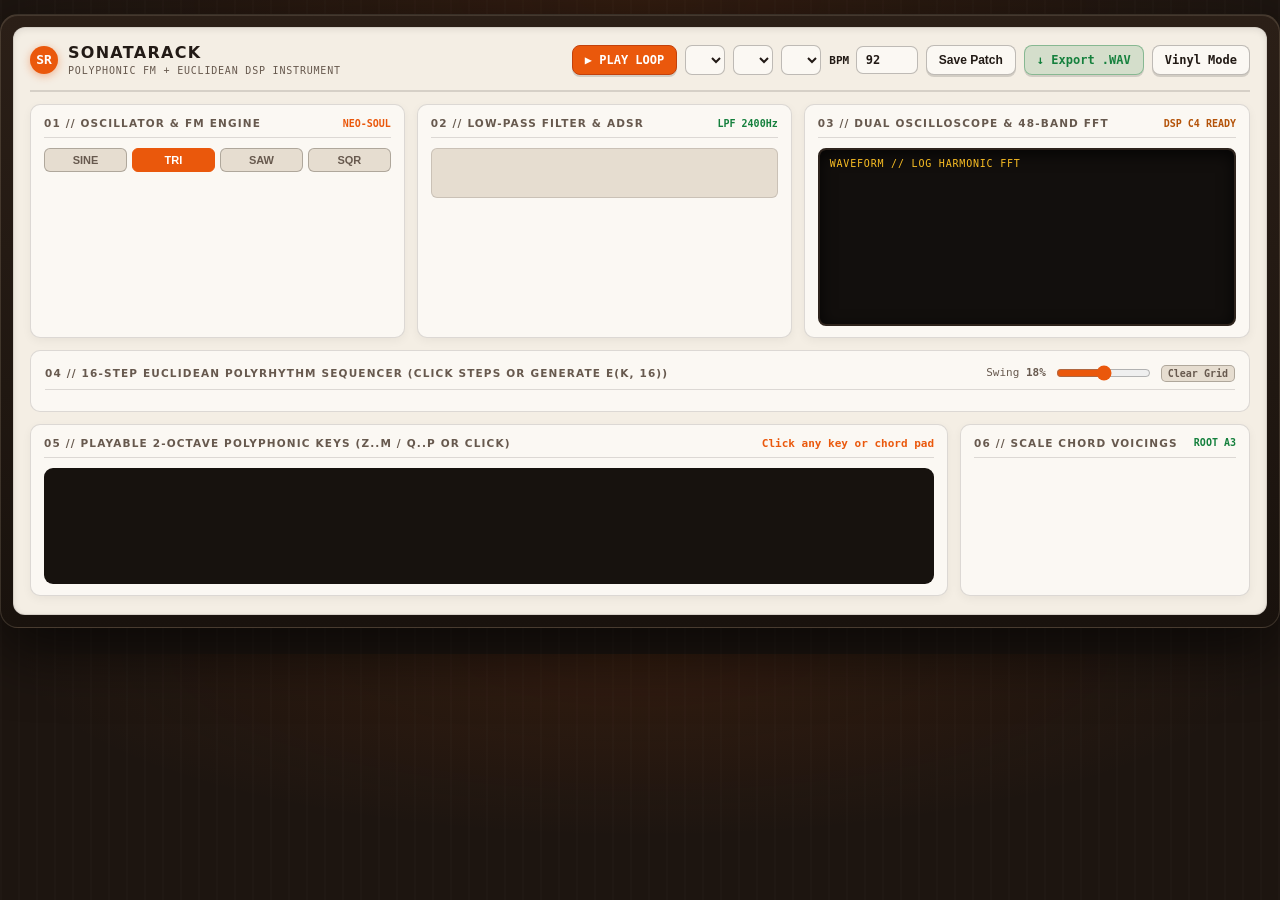
==== static/index.html @ 0f3aec4f "feat: SonataRack Polyphonic FM Synth & Euclidean Studio with Chromium-verified Walnut/Vinyl hardware" ====
<!doctype html>
<html lang="en">
<head>
  <meta charset="utf-8" />
  <meta name="viewport" content="width=device-width, initial-scale=1" />
  <title>SonataRack — Polyphonic Synth &amp; Euclidean Rhythm Studio</title>
  <link rel="stylesheet" href="/static/css/styles.css" />
</head>
<body>
  <div class="rack-outer">
    <div class="rack-chassis">
      <!-- TOP STUDIO TRANSPORT BAR -->
      <header class="transport-bar">
        <div class="brand-plate">
          <div class="screw-badge mono" aria-hidden="true">SR</div>
          <div>
            <h1>SonataRack</h1>
            <div class="brand-sub mono">POLYPHONIC FM + EUCLIDEAN DSP INSTRUMENT</div>
          </div>
        </div>

        <div class="transport-controls">
          <button id="play-btn" class="t-btn t-btn-play mono">▶ PLAY LOOP</button>
          <select id="pattern-select" class="t-select" title="Factory & Saved Patterns"></select>
          <select id="patch-select" class="t-select" title="Synth Patch Preset"></select>
          <select id="scale-select" class="t-select" title="Scale Quantizer"></select>
          <label class="mono" style="font-size:11px;font-weight:700;">BPM <input id="bpm-input" type="number" class="t-input mono" style="width:62px;" min="55" max="210" value="92" /></label>
          <button id="save-patch-btn" class="t-btn">Save Patch</button>
          <button id="export-wav-btn" class="t-btn t-btn-sage mono">↓ Export .WAV</button>
          <button id="theme-btn" class="t-btn mono">Vinyl Mode</button>
        </div>
      </header>

      <!-- ROW 1: SYNTH VOICE + ADSR/FILTER + DUAL OLED SCOPE -->
      <section class="synth-rack-row">
        <div class="module-box">
          <div class="module-head">
            <span class="module-title">01 // Oscillator &amp; FM Engine</span>
            <span id="patch-cat-badge" class="mono" style="font-size:10px;color:var(--terracotta);font-weight:700;">NEO-SOUL</span>
          </div>
          <div class="wave-pills" id="wave-pills">
            <button class="wave-btn" data-wave="sine">SINE</button>
            <button class="wave-btn active" data-wave="triangle">TRI</button>
            <button class="wave-btn" data-wave="saw">SAW</button>
            <button class="wave-btn" data-wave="square">SQR</button>
          </div>
          <div class="knobs-grid" id="knobs-osc"></div>
        </div>

        <div class="module-box">
          <div class="module-head">
            <span class="module-title">02 // Low-Pass Filter &amp; ADSR</span>
            <span id="adsr-readout" class="mono" style="font-size:10px;color:var(--sage);font-weight:700;">LPF 2400Hz</span>
          </div>
          <svg id="adsr-svg" viewBox="0 0 280 54" style="width:100%;height:50px;background:var(--plate-recess);border-radius:6px;border:1px solid var(--border-plate);">
            <path id="adsr-path" fill="rgba(21,128,61,0.18)" stroke="#15803D" stroke-width="2" d=""/>
          </svg>
          <div class="knobs-grid" id="knobs-env"></div>
        </div>

        <div class="module-box">
          <div class="module-head">
            <span class="module-title">03 // Dual Oscilloscope &amp; 48-Band FFT</span>
            <span id="oled-note-badge" class="mono" style="font-size:10px;color:var(--brass);font-weight:700;">DSP C4 READY</span>
          </div>
          <div class="oled-screen">
            <div class="oled-tag mono">WAVEFORM // LOG HARMONIC FFT</div>
            <canvas id="oled-canvas"></canvas>
          </div>
        </div>
      </section>

      <!-- ROW 2: 16-STEP EUCLIDEAN POLYRHYTHM MATRIX -->
      <section class="seq-panel">
        <div class="module-head" style="margin-bottom:9px;">
          <span class="module-title">04 // 16-Step Euclidean Polyrhythm Sequencer (Click Steps or Generate E(k, 16))</span>
          <div style="display:flex;gap:8px;align-items:center;">
            <span class="mono" style="font-size:11px;color:var(--ink-muted);">Swing <strong id="swing-label">18%</strong></span>
            <input id="swing-slider" type="range" min="0" max="0.35" step="0.02" value="0.18" style="width:95px;accent-color:var(--terracotta);" />
            <button id="clear-seq-btn" class="euc-btn mono">Clear Grid</button>
          </div>
        </div>
        <div id="seq-grid" class="seq-grid"></div>
      </section>

      <!-- ROW 3: PLAYABLE 2-OCTAVE KEYBOARD + CHORD PADS -->
      <section class="keys-row">
        <div class="module-box">
          <div class="module-head">
            <span class="module-title">05 // Playable 2-Octave Polyphonic Keys (Z..M / Q..P or Click)</span>
            <span id="active-note-label" class="mono" style="font-size:11px;color:var(--terracotta);font-weight:700;">Click any key or chord pad</span>
          </div>
          <div id="piano-bed" class="piano-bed"></div>
        </div>

        <div class="module-box">
          <div class="module-head">
            <span class="module-title">06 // Scale Chord Voicings</span>
            <span id="root-note-badge" class="mono" style="font-size:10px;color:var(--sage);font-weight:700;">ROOT A3</span>
          </div>
          <div id="chords-grid" class="chords-grid"></div>
        </div>
      </section>
    </div>
  </div>

  <div id="toast" class="toast mono" role="status" aria-live="polite"></div>
  <script type="module" src="/static/js/app.js"></script>
</body>
</html>
---- static/css/styles.css ----
:root {
  --wood-shell: #1d1510;
  --wood-trim: #3b2a1f;
  --plate-bg: #f4eee4;
  --plate-elevated: #fbf8f3;
  --plate-recess: #e6ddd0;
  --ink: #221a15;
  --ink-muted: #67594e;
  --ink-dim: #8c7b6d;
  --border-plate: rgba(34, 26, 21, 0.14);
  --border-strong: rgba(34, 26, 21, 0.28);
  --terracotta: #ea580c;
  --terracotta-dim: rgba(234, 88, 12, 0.15);
  --sage: #15803d;
  --sage-dim: rgba(21, 128, 61, 0.14);
  --brass: #b45309;
  --oled-bg: #120f0d;
  --oled-mint: #34d399;
  --oled-amber: #fbbf24;
  --font-sans: "Inter", "Work Sans", system-ui, sans-serif;
  --font-mono: "JetBrains Mono", "Fira Code", ui-monospace, monospace;
}

[data-theme="vinyl-dark"] {
  --wood-shell: #0e0c0a;
  --wood-trim: #2b211a;
  --plate-bg: #1b1714;
  --plate-elevated: #251f1b;
  --plate-recess: #14110f;
  --ink: #f4eee4;
  --ink-muted: #b0a294;
  --ink-dim: #7c6f63;
  --border-plate: rgba(244, 238, 228, 0.12);
  --border-strong: rgba(244, 238, 228, 0.24);
}

* { box-sizing: border-box; }

html, body {
  margin: 0;
  padding: 0;
  background: var(--wood-shell);
  background-image:
    radial-gradient(ellipse 70% 40% at 50% 0%, rgba(234, 88, 12, 0.10), transparent 70%),
    repeating-linear-gradient(90deg, rgba(255, 255, 255, 0.012) 0px, rgba(255, 255, 255, 0.012) 2px, transparent 2px, transparent 18px);
  color: var(--ink);
  font-family: var(--font-sans);
  font-size: 13px;
  line-height: 1.4;
}

.mono {
  font-family: var(--font-mono);
  font-variant-numeric: tabular-nums;
}

.rack-outer {
  max-width: 1480px;
  margin: 14px auto 26px;
  padding: 12px;
  border-radius: 18px;
  background: linear-gradient(180deg, #2b1f17, #19120d);
  border: 1px solid rgba(255, 230, 195, 0.14);
  box-shadow: 0 24px 60px rgba(0, 0, 0, 0.6), inset 0 1px 0 rgba(255, 235, 210, 0.12);
}

.rack-chassis {
  background: var(--plate-bg);
  border-radius: 12px;
  padding: 14px 16px 18px;
  border: 1px solid var(--border-plate);
  box-shadow: inset 0 2px 6px rgba(0, 0, 0, 0.08);
}

/* Studio Transport Bar */
.transport-bar {
  display: flex;
  align-items: center;
  justify-content: space-between;
  gap: 12px;
  padding-bottom: 12px;
  margin-bottom: 12px;
  border-bottom: 2px solid var(--border-plate);
  flex-wrap: wrap;
}

.brand-plate {
  display: flex;
  align-items: center;
  gap: 10px;
}

.screw-badge {
  width: 28px;
  height: 28px;
  border-radius: 50%;
  background: var(--terracotta);
  color: #ffffff;
  display: grid;
  place-items: center;
  font-weight: 800;
  box-shadow: 0 2px 8px rgba(234, 88, 12, 0.4);
}

.brand-plate h1 {
  margin: 0;
  font-size: 16px;
  font-weight: 800;
  letter-spacing: 0.08em;
  text-transform: uppercase;
}

.brand-sub {
  font-size: 10px;
  color: var(--ink-muted);
  letter-spacing: 0.08em;
}

.transport-controls {
  display: flex;
  align-items: center;
  gap: 8px;
  flex-wrap: wrap;
}

.t-btn {
  border: 1px solid var(--border-strong);
  background: var(--plate-elevated);
  color: var(--ink);
  border-radius: 8px;
  padding: 7px 12px;
  font-size: 12px;
  font-weight: 700;
  cursor: pointer;
  display: inline-flex;
  align-items: center;
  gap: 6px;
  box-shadow: 0 2px 0 rgba(0, 0, 0, 0.14);
  transition: transform 80ms ease, background-color 120ms ease;
}

.t-btn:hover { border-color: var(--terracotta); }
.t-btn:active { transform: translateY(1px); box-shadow: none; }
.t-btn-play { background: var(--terracotta); color: #ffffff; border-color: #c2410c; }
.t-btn-play.playing { background: var(--sage); border-color: #166534; }
.t-btn-sage { background: var(--sage-dim); color: var(--sage); border-color: rgba(21, 128, 61, 0.4); }

.t-select, .t-input {
  background: var(--plate-elevated);
  color: var(--ink);
  border: 1px solid var(--border-strong);
  border-radius: 7px;
  padding: 6px 9px;
  font-size: 12px;
  font-weight: 600;
}

/* Row 1: 3 Hardware Synth Modules */
.synth-rack-row {
  display: grid;
  grid-template-columns: 1.05fr 1.05fr 1.25fr;
  gap: 12px;
  margin-bottom: 12px;
}

@media (max-width: 1120px) {
  .synth-rack-row { grid-template-columns: 1fr; }
}

.module-box {
  background: var(--plate-elevated);
  border: 1px solid var(--border-plate);
  border-radius: 10px;
  padding: 11px 13px;
  box-shadow: 0 3px 10px rgba(0, 0, 0, 0.05);
  display: flex;
  flex-direction: column;
  gap: 10px;
}

.module-head {
  display: flex;
  align-items: center;
  justify-content: space-between;
  border-bottom: 1px solid var(--border-plate);
  padding-bottom: 6px;
}

.module-title {
  font-size: 10.5px;
  font-weight: 800;
  letter-spacing: 0.11em;
  text-transform: uppercase;
  color: var(--ink-muted);
}

.wave-pills {
  display: grid;
  grid-template-columns: repeat(4, 1fr);
  gap: 5px;
}

.wave-btn {
  padding: 5px 6px;
  border-radius: 6px;
  border: 1px solid var(--border-strong);
  background: var(--plate-recess);
  color: var(--ink-muted);
  font-size: 11px;
  font-weight: 700;
  cursor: pointer;
}

.wave-btn.active {
  background: var(--terracotta);
  color: #ffffff;
  border-color: var(--terracotta);
}

/* Rotary Knobs Grid */
.knobs-grid {
  display: grid;
  grid-template-columns: repeat(4, minmax(0, 1fr));
  gap: 8px;
}

.knob-cell {
  display: flex;
  flex-direction: column;
  align-items: center;
  gap: 4px;
  user-select: none;
}

.knob-svg {
  width: 56px;
  height: 56px;
  cursor: ns-resize;
}

.knob-label {
  font-size: 10px;
  font-weight: 700;
  text-transform: uppercase;
  color: var(--ink-muted);
}

.knob-val {
  font-size: 10.5px;
  font-weight: 700;
  color: var(--terracotta);
}

/* OLED Dual Oscilloscope + FFT Screen */
.oled-screen {
  background: var(--oled-bg);
  border-radius: 8px;
  border: 2px solid #2e241d;
  padding: 8px;
  height: 178px;
  position: relative;
  box-shadow: inset 0 4px 16px rgba(0, 0, 0, 0.75);
}

.oled-screen canvas {
  width: 100%;
  height: 100%;
  display: block;
}

.oled-tag {
  position: absolute;
  top: 7px;
  left: 10px;
  font-size: 10px;
  color: var(--oled-amber);
  letter-spacing: 0.08em;
}

/* Row 2: 16-Step Polyrhythmic Sequencer */
.seq-panel {
  background: var(--plate-elevated);
  border: 1px solid var(--border-plate);
  border-radius: 10px;
  padding: 12px 14px;
  margin-bottom: 12px;
}

.seq-grid {
  display: flex;
  flex-direction: column;
  gap: 6px;
}

.seq-row {
  display: grid;
  grid-template-columns: 168px repeat(16, minmax(0, 1fr));
  gap: 4px;
  align-items: center;
}

.track-meta {
  display: flex;
  align-items: center;
  justify-content: space-between;
  gap: 6px;
  padding-right: 6px;
}

.track-name {
  font-size: 11px;
  font-weight: 800;
  letter-spacing: 0.06em;
}

.euc-btn {
  border: 1px solid var(--border-strong);
  background: var(--plate-recess);
  color: var(--ink-muted);
  border-radius: 5px;
  padding: 2px 6px;
  font-size: 10px;
  font-weight: 700;
  cursor: pointer;
}

.euc-btn:hover { border-color: var(--sage); color: var(--sage); }

.step-pad {
  height: 30px;
  border-radius: 5px;
  border: 1px solid var(--border-strong);
  background: var(--plate-recess);
  cursor: pointer;
  font-size: 10px;
  font-weight: 700;
  color: var(--ink-muted);
  display: grid;
  place-items: center;
  transition: transform 60ms ease, background-color 80ms ease;
}

.step-pad.beat-start { border-top: 2px solid var(--brass); }
.step-pad.active { background: var(--terracotta); color: #ffffff; border-color: #c2410c; }
.step-pad.track-melodic.active { background: var(--sage); border-color: #166534; }
.step-pad.playhead { outline: 2.5px solid var(--ink); transform: scale(1.06); z-index: 2; }

/* Row 3: Playable Piano Keyboard + Chord & Theory Strip */
.keys-row {
  display: grid;
  grid-template-columns: 1fr 290px;
  gap: 12px;
}

@media (max-width: 1020px) {
  .keys-row { grid-template-columns: 1fr; }
}

.piano-bed {
  position: relative;
  height: 116px;
  display: flex;
  background: #17120e;
  padding: 6px;
  border-radius: 9px;
  gap: 2px;
  user-select: none;
}

.key-white {
  flex: 1;
  background: linear-gradient(180deg, #faf7f0, #ebe3d5);
  border-radius: 0 0 5px 5px;
  border: 1px solid #c5b9a6;
  cursor: pointer;
  display: flex;
  align-items: flex-end;
  justify-content: center;
  padding-bottom: 5px;
  font-size: 9.5px;
  font-weight: 700;
  color: #6b5d52;
}

.key-white.lit, .key-white:active {
  background: linear-gradient(180deg, #fed7aa, #fb923c);
  color: #431407;
}

.key-black {
  width: 24px;
  height: 66px;
  margin: 0 -13px;
  z-index: 3;
  background: linear-gradient(180deg, #332922, #181310);
  border: 1px solid #0b0908;
  border-radius: 0 0 4px 4px;
  cursor: pointer;
  box-shadow: 0 3px 5px rgba(0, 0, 0, 0.45);
}

.key-black.lit, .key-black:active {
  background: var(--terracotta);
}

.chords-grid {
  display: grid;
  grid-template-columns: repeat(2, 1fr);
  gap: 6px;
}

.chord-pad {
  border: 1px solid var(--border-strong);
  background: var(--plate-recess);
  color: var(--ink);
  border-radius: 7px;
  padding: 9px 8px;
  font-size: 11.5px;
  font-weight: 700;
  cursor: pointer;
  text-align: left;
}

.chord-pad:hover { border-color: var(--terracotta); background: var(--terracotta-dim); }

.toast {
  position: fixed;
  right: 20px;
  bottom: 20px;
  background: var(--wood-shell);
  color: #f5efe6;
  border: 1px solid var(--terracotta);
  border-radius: 8px;
  padding: 8px 14px;
  font-size: 12px;
  z-index: 60;
  opacity: 0;
  pointer-events: none;
  transform: translateY(8px);
  transition: opacity 150ms ease, transform 150ms ease;
}

.toast.show { opacity: 1; transform: translateY(0); }
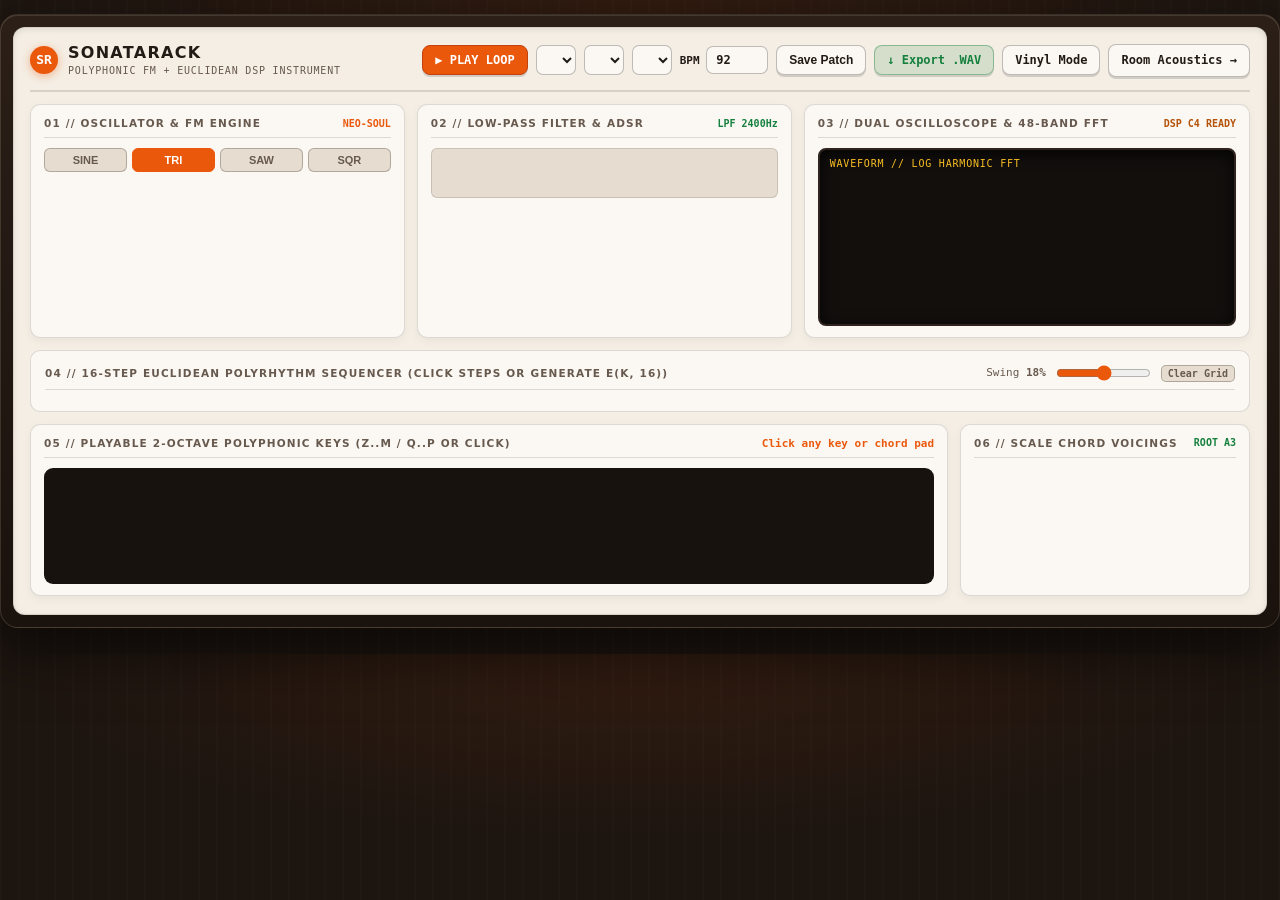
==== commit c3385d6b: "feat(acoustics): merge EchoRoom ray-tracer, eigenmodes, and Sabine/Eyring RT60 suite into SonataRack" ====
--- a/static/index.html
+++ b/static/index.html
@@ -28,6 +28,7 @@
           <button id="save-patch-btn" class="t-btn">Save Patch</button>
           <button id="export-wav-btn" class="t-btn t-btn-sage mono">↓ Export .WAV</button>
           <button id="theme-btn" class="t-btn mono">Vinyl Mode</button>
+          <a href="/acoustics" class="t-btn mono" style="text-decoration:none;display:inline-flex;align-items:center;">Room Acoustics →</a>
         </div>
       </header>
 
